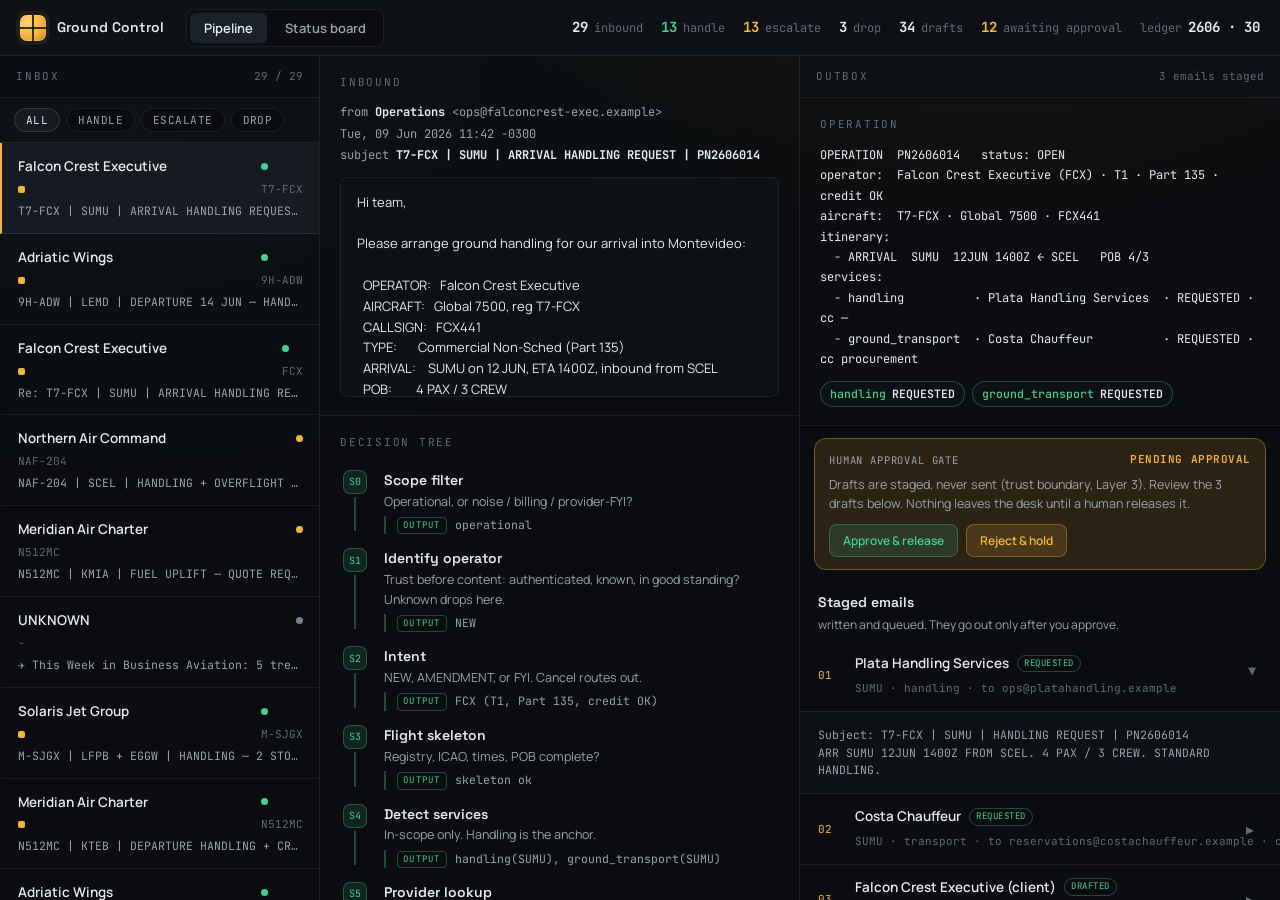
==== web/console.html @ feb05a80 "Ground Control — folder-based AI operator for an executive-aviation trip desk Reads one inbound ops " ====
<!doctype html>
<html lang="en">
<head>
  <meta charset="utf-8" />
  <meta name="viewport" content="width=device-width, initial-scale=1" />
  <title>Ground Control - operations console</title>
  <meta name="description" content="Watch all 27 inbound emails move through the decision spine: the email received, the decision tree it ran, the operation opened, every staged email, and the human approval gate that releases it." />
  <link rel="preconnect" href="https://fonts.googleapis.com" />
  <link rel="preconnect" href="https://fonts.gstatic.com" crossorigin />
  <link href="https://fonts.googleapis.com/css2?family=Space+Grotesk:wght@400;500;600;700&family=Manrope:wght@400;500;600;700;800&family=JetBrains+Mono:wght@400;500;600&display=swap" rel="stylesheet" />
  <link rel="stylesheet" href="assets/styles.css" />
</head>
<body class="console-page">
  <div class="cwrap">
    <!-- top ribbon -->
    <div class="cbar">
      <a class="brand" href="index.html" title="Back to the landing page">
        <span class="mk" aria-hidden="true"></span>
        <span class="nm">Ground Control</span>
      </a>
      <div class="seg" role="tablist">
        <button id="tab-pipeline" class="on" role="tab">Pipeline</button>
        <button id="tab-status" role="tab">Status board</button>
      </div>
      <div class="ribbon" id="ribbon"></div>
    </div>

    <!-- pipeline view -->
    <div class="pipe" id="view-pipeline">
      <!-- inbox -->
      <div class="pane inbox">
        <div class="pane-h">
          <span class="t">Inbox</span>
          <span class="ct" id="inbox-count"></span>
        </div>
        <div class="filters" id="filters">
          <button class="on" data-f="ALL">All</button>
          <button data-f="HANDLE">Handle</button>
          <button data-f="ESCALATE">Escalate</button>
          <button data-f="DROP">Drop</button>
        </div>
        <div id="inbox-list"></div>
      </div>

      <!-- center: pipeline + decision tree + operation -->
      <div class="pane center" id="center"></div>

      <!-- outbox: generated emails -->
      <div class="pane outbox" id="outbox"></div>
    </div>

    <!-- status view -->
    <div class="board" id="view-status" hidden></div>
  </div>

  <script src="data.js"></script>
  <script src="assets/console.js" defer></script>
</body>
</html>
---- web/assets/styles.css ----
/* ===========================================================================
   Ground Control - design system
   Dark mission-control console. One gold brand accent (doubles as the
   ESCALATE / attention state). Emerald = HANDLE, slate = DROP: genuine
   semantic status colors, not decoration. Radius lock: panels 12, controls 8,
   badges pill. Space Grotesk (display) / Manrope (ui) / JetBrains Mono (data).
   =========================================================================== */

:root {
  /* surfaces */
  --bg:        #0a0c0f;
  --bg-2:      #0d1014;
  --surface:   #11151b;
  --raised:    #161b22;
  --raised-2:  #1b2129;
  --line:      rgba(255,255,255,.075);
  --line-2:    rgba(255,255,255,.13);

  /* text */
  --fg:        #e8ebef;
  --muted:     #9aa3ae;
  --faint:     #636b76;

  /* brand accent (also = attention / ESCALATE) */
  --gold:      #f5b53d;
  --gold-ink:  #1c1402;          /* text on gold */
  --gold-dim:  rgba(245,181,61,.14);
  --gold-line: rgba(245,181,61,.34);

  /* semantic route states */
  --go:        #45cf90;          /* HANDLE */
  --go-dim:    rgba(69,207,144,.13);
  --go-line:   rgba(69,207,144,.32);
  --inert:     #79838f;          /* DROP  */
  --inert-dim: rgba(121,131,143,.13);

  /* radius lock */
  --r-panel: 14px;
  --r-card:  12px;
  --r-ctl:   8px;

  --maxw: 1240px;
  --ease: cubic-bezier(.16,1,.3,1);

  --font-display: "Space Grotesk", "Manrope", system-ui, sans-serif;
  --font-ui: "Manrope", system-ui, -apple-system, sans-serif;
  --font-mono: "JetBrains Mono", ui-monospace, "SF Mono", Menlo, monospace;
}

* { box-sizing: border-box; }

html { -webkit-text-size-adjust: 100%; scroll-behavior: smooth; }

body {
  margin: 0;
  background: var(--bg);
  color: var(--fg);
  font-family: var(--font-ui);
  font-size: 16px;
  line-height: 1.55;
  -webkit-font-smoothing: antialiased;
  text-rendering: optimizeLegibility;
}

@media (prefers-reduced-motion: reduce) {
  html { scroll-behavior: auto; }
}

/* atmospheric background: warm vignette + faint instrument grid. CSS only. */
body::before {
  content: "";
  position: fixed; inset: 0; z-index: -2;
  background:
    radial-gradient(900px 520px at 78% -8%, rgba(245,181,61,.07), transparent 60%),
    radial-gradient(1100px 700px at 8% 6%, rgba(69,207,144,.04), transparent 62%),
    var(--bg);
}
body::after {
  content: "";
  position: fixed; inset: 0; z-index: -1; pointer-events: none;
  background-image:
    linear-gradient(rgba(255,255,255,.018) 1px, transparent 1px),
    linear-gradient(90deg, rgba(255,255,255,.018) 1px, transparent 1px);
  background-size: 56px 56px;
  -webkit-mask-image: radial-gradient(1200px 800px at 50% 0%, #000 30%, transparent 78%);
          mask-image: radial-gradient(1200px 800px at 50% 0%, #000 30%, transparent 78%);
}

a { color: inherit; text-decoration: none; }

h1, h2, h3 { font-family: var(--font-display); font-weight: 600; letter-spacing: -.02em; margin: 0; }

.mono { font-family: var(--font-mono); }
.shell { max-width: var(--maxw); margin: 0 auto; padding: 0 28px; }

/* ---- eyebrow (rationed) ------------------------------------------------- */
.eyebrow {
  font-family: var(--font-mono);
  font-size: 11.5px;
  letter-spacing: .22em;
  text-transform: uppercase;
  color: var(--gold);
  margin: 0 0 18px;
}

/* ---- buttons ------------------------------------------------------------ */
.btn {
  display: inline-flex; align-items: center; gap: 9px;
  font-family: var(--font-ui); font-weight: 600; font-size: 14.5px;
  padding: 11px 18px; border-radius: var(--r-ctl);
  border: 1px solid transparent; cursor: pointer; white-space: nowrap;
  transition: transform .15s var(--ease), background .2s, border-color .2s;
}
.btn:active { transform: translateY(1px); }
.btn-primary { background: var(--gold); color: var(--gold-ink); }
.btn-primary:hover { background: #ffc658; }
.btn-ghost { background: transparent; color: var(--fg); border-color: var(--line-2); }
.btn-ghost:hover { border-color: var(--gold-line); color: #fff; }
.btn .arr { font-size: 17px; line-height: 1; transition: transform .15s var(--ease); }
.btn:hover .arr { transform: translateX(3px); }

/* ---- badges (pill, semantic) ------------------------------------------- */
.badge {
  display: inline-flex; align-items: center; gap: 6px;
  font-family: var(--font-mono); font-size: 11px; font-weight: 600;
  letter-spacing: .08em; text-transform: uppercase;
  padding: 3px 9px 3px 8px; border-radius: 999px;
  border: 1px solid var(--line-2); color: var(--muted);
}
.badge .dot { width: 6px; height: 6px; border-radius: 50%; background: currentColor; }
.badge.handle   { color: var(--go);    border-color: var(--go-line);   background: var(--go-dim); }
.badge.escalate { color: var(--gold);  border-color: var(--gold-line); background: var(--gold-dim); }
.badge.drop     { color: var(--inert); border-color: var(--line-2);    background: var(--inert-dim); }

/* status chips for service lifecycle */
.chip {
  display: inline-flex; align-items: center; gap: 6px;
  font-family: var(--font-mono); font-size: 11.5px; font-weight: 500;
  padding: 3px 9px; border-radius: 999px;
  border: 1px solid var(--line-2); color: var(--muted); background: var(--bg-2);
}
.chip b { color: var(--fg); font-weight: 600; }
.chip.REQUESTED { color: var(--go); border-color: var(--go-line); }
.chip.CONFIRMED { color: var(--go); border-color: var(--go-line); background: var(--go-dim); }
.chip.TBC, .chip.FLAGGED, .chip\.INBOUND-PENDING { color: var(--gold); border-color: var(--gold-line); }
.chip.NOT-CONTACTED, .chip.DROPPED { color: var(--inert); }

/* =========================================================================
   LANDING
   ========================================================================= */

/* nav */
.nav {
  position: sticky; top: 0; z-index: 40;
  height: 66px; display: flex; align-items: center;
  border-bottom: 1px solid var(--line);
  background: rgba(10,12,15,.72);
  backdrop-filter: blur(14px) saturate(140%);
  -webkit-backdrop-filter: blur(14px) saturate(140%);
}
.nav .shell { display: flex; align-items: center; gap: 26px; width: 100%; }
.brand { display: flex; align-items: center; gap: 11px; }
.brand .mk {
  width: 26px; height: 26px; border-radius: 7px; flex: none;
  background: radial-gradient(circle at 32% 30%, #ffd277, var(--gold) 55%, #c98718);
  box-shadow: inset 0 0 0 1px rgba(255,255,255,.22), 0 0 0 4px rgba(245,181,61,.08);
  position: relative;
}
.brand .mk::after {
  content: ""; position: absolute; inset: 0; border-radius: inherit;
  background:
    linear-gradient(transparent 46%, rgba(28,20,2,.85) 46%, rgba(28,20,2,.85) 54%, transparent 54%),
    linear-gradient(90deg, transparent 46%, rgba(28,20,2,.85) 46%, rgba(28,20,2,.85) 54%, transparent 54%);
}
.brand .nm { font-family: var(--font-display); font-weight: 600; letter-spacing: .01em; font-size: 15.5px; }
.brand .sub { font-family: var(--font-mono); font-size: 10.5px; color: var(--faint); letter-spacing: .12em; text-transform: uppercase; }
.nav .links { display: flex; gap: 22px; margin-left: auto; }
.nav .links a { font-size: 14px; color: var(--muted); transition: color .2s; }
.nav .links a:hover { color: var(--fg); }
.nav .cta { margin-left: 26px; }
@media (max-width: 860px) { .nav .links { display: none; } .nav .cta { margin-left: auto; } }

/* hero: asymmetric split */
.hero { padding: 78px 0 30px; }
.hero .shell { display: grid; grid-template-columns: 1.05fr .95fr; gap: 56px; align-items: center; }
.hero h1 {
  font-size: clamp(38px, 5.4vw, 66px); line-height: 1.07; font-weight: 600;
  letter-spacing: -.03em; margin: 0 0 22px; padding-bottom: .04em;
}
.hero h1 .em { color: var(--gold); font-style: italic; padding-right: .04em; } /* italic descender clearance */
.hero p.lede { font-size: 18.5px; color: var(--muted); max-width: 52ch; margin: 0 0 30px; }
.hero .actions { display: flex; gap: 13px; flex-wrap: wrap; }
@media (max-width: 940px) {
  .hero .shell { grid-template-columns: 1fr; gap: 38px; }
  .hero { padding: 52px 0 20px; }
}

/* hero artifact: a real rendered decision card (the product's actual output) */
.artifact {
  border: 1px solid var(--line-2); border-radius: var(--r-panel);
  background: linear-gradient(180deg, var(--raised), var(--surface));
  box-shadow: 0 30px 80px -30px rgba(0,0,0,.7), inset 0 1px 0 rgba(255,255,255,.04);
  overflow: hidden;
}
.artifact .top {
  display: flex; align-items: center; gap: 10px;
  padding: 11px 15px; border-bottom: 1px solid var(--line);
  background: var(--bg-2);
}
.artifact .top .lights { display: flex; gap: 6px; }
.artifact .top .lights i { width: 9px; height: 9px; border-radius: 50%; background: var(--line-2); }
.artifact .top .ttl { font-family: var(--font-mono); font-size: 11.5px; color: var(--faint); letter-spacing: .04em; }
.artifact .body { padding: 18px 18px 20px; }
.artifact .hdr { font-family: var(--font-mono); font-size: 12px; color: var(--muted); display: flex; flex-wrap: wrap; gap: 7px 14px; margin-bottom: 14px; }
.artifact .hdr b { color: var(--fg); }
.artifact .sum { font-size: 14.5px; color: var(--fg); margin: 0 0 16px; padding-bottom: 16px; border-bottom: 1px solid var(--line); }
.artifact .doing { display: grid; gap: 9px; }
.artifact .doing .row { display: flex; align-items: baseline; gap: 10px; font-size: 13px; }
.artifact .doing .row .leg { font-family: var(--font-mono); font-size: 11px; color: var(--gold); min-width: 46px; }
.artifact .doing .row .who { color: var(--fg); }
.artifact .doing .row .em { font-family: var(--font-mono); font-size: 11px; color: var(--faint); margin-left: auto; }

/* stat band */
.statband { border-top: 1px solid var(--line); border-bottom: 1px solid var(--line); margin-top: 40px; }
.statband .shell { display: grid; grid-template-columns: repeat(6, 1fr); }
.statband .s { padding: 24px 20px; border-left: 1px solid var(--line); }
.statband .s:first-child { border-left: none; }
.statband .s .n { font-family: var(--font-mono); font-size: 30px; font-weight: 600; letter-spacing: -.02em; color: var(--fg); }
.statband .s .n .u { font-size: 14px; color: var(--faint); }
.statband .s .l { font-size: 12.5px; color: var(--muted); margin-top: 3px; }
.statband .s.go .n { color: var(--go); }
.statband .s.at .n { color: var(--gold); }
@media (max-width: 900px) {
  .statband .shell { grid-template-columns: repeat(3, 1fr); }
  .statband .s:nth-child(4) { border-left: none; }
  .statband .s { border-top: 1px solid var(--line); }
}
@media (max-width: 560px) { .statband .shell { grid-template-columns: repeat(2,1fr); } }

/* sections */
section.band { padding: 96px 0; }
.sec-head { max-width: 64ch; margin-bottom: 46px; }
.sec-head h2 { font-size: clamp(28px, 3.6vw, 42px); line-height: 1.06; }
.sec-head p { color: var(--muted); font-size: 17px; margin: 16px 0 0; }

/* problem: teaching layout (two labelled scope groups) */
.problem .intro { font-size: 18px; color: var(--muted); max-width: 62ch; margin: 16px 0 0; }
.problem .stops { display: grid; grid-template-columns: 1fr 1fr; gap: 16px; margin: 34px 0; }
.problem .grp { border: 1px solid var(--line-2); border-radius: var(--r-card); padding: 22px 24px; background: var(--surface); }
.problem .grp .gl { margin-bottom: 16px; }
.problem .grp ul { list-style: none; margin: 0; padding: 0; display: grid; gap: 13px; }
.problem .grp li { font-size: 15px; font-weight: 600; }
.problem .grp li span { display: block; font-weight: 400; font-size: 13.5px; color: var(--muted); margin-top: 2px; }
.problem .pain { font-size: 16.5px; color: var(--muted); max-width: 70ch; margin: 0; }
.problem .pain b { color: var(--fg); font-weight: 600; }
@media (max-width: 760px) { .problem .stops { grid-template-columns: 1fr; } }

/* eval: explainer + live harness terminal */
.eval-grid { display: grid; grid-template-columns: .82fr 1.18fr; gap: 30px; align-items: start; }
.eval-checks .layer { padding: 16px 0; border-top: 1px solid var(--line); }
.eval-checks .layer:first-child { border-top: none; padding-top: 0; }
.eval-checks .layer .k { font-family: var(--font-mono); font-size: 13px; color: var(--gold); display: flex; align-items: baseline; gap: 9px; }
.eval-checks .layer .k .n { font-size: 11px; color: var(--faint); }
.eval-checks .layer .v { color: var(--muted); font-size: 13.5px; margin-top: 5px; line-height: 1.5; }
.eval-checks .guards { display: flex; flex-wrap: wrap; gap: 7px; margin-top: 20px; }
.terminal { border: 1px solid var(--line-2); border-radius: var(--r-panel); overflow: hidden; background: #0c0f13; box-shadow: 0 26px 60px -34px rgba(0,0,0,.75); }
.terminal .tbar { display: flex; align-items: center; gap: 10px; padding: 10px 14px; border-bottom: 1px solid var(--line); background: var(--bg-2); }
.terminal .tbar .lights { display: flex; gap: 6px; }
.terminal .tbar .lights i { width: 9px; height: 9px; border-radius: 50%; background: var(--line-2); }
.terminal .tbar .ttl { font-family: var(--font-mono); font-size: 11.5px; color: var(--faint); }
.terminal .tbar .pass { margin-left: auto; font-family: var(--font-mono); font-size: 11px; color: var(--go); border: 1px solid var(--go-line); background: var(--go-dim); border-radius: 999px; padding: 2px 10px; }
.terminal .tbody { font-family: var(--font-mono); font-size: 11.5px; line-height: 1.7; padding: 14px 16px; max-height: 330px; overflow: auto; }
.terminal .tbody .cmd { color: var(--fg); margin-bottom: 6px; }
.terminal .tbody .cmd .pr { color: var(--gold); }
.terminal .tbody .pl .ok { color: var(--go); }
.terminal .tbody .pl .id { color: var(--muted); }
.terminal .tbody .pl .soft { color: var(--faint); }
.terminal .tbody .sum { color: var(--go); margin-top: 9px; padding-top: 9px; border-top: 1px solid var(--line); }
@media (max-width: 820px) { .eval-grid { grid-template-columns: 1fr; } }

/* trust boundary: defense-in-depth, three layers as a divided list */
.trust .layers { display: grid; gap: 0; margin-top: 6px; }
.trust .ly { display: grid; grid-template-columns: 92px 1fr auto; gap: 28px; align-items: start; padding: 26px 0; border-top: 1px solid var(--line); }
.trust .ly:first-child { border-top: none; padding-top: 6px; }
.trust .lyk { font-family: var(--font-mono); font-size: 12px; letter-spacing: .12em; text-transform: uppercase; color: var(--gold); padding-top: 3px; }
.trust .lyt { color: var(--muted); font-size: 15px; line-height: 1.55; max-width: 62ch; }
.trust .lyt b { color: var(--fg); font-weight: 600; }
.trust .lyt .mono { font-family: var(--font-mono); font-size: 13px; color: var(--fg); }
.trust .lyr { justify-self: end; padding-top: 3px; }
.trust .trust-foot { margin-top: 24px; color: var(--muted); font-size: 15.5px; max-width: 74ch; }
.trust .trust-foot a { color: var(--gold); border-bottom: 1px solid var(--gold-line); }
.trust .trust-foot a:hover { border-bottom-color: var(--gold); }
@media (max-width: 760px) {
  .trust .ly { grid-template-columns: 1fr; gap: 9px; padding: 22px 0; }
  .trust .lyr { justify-self: start; }
}

/* method: editorial split (headline left, one-rule card right) */
.method .grid { display: grid; grid-template-columns: 1.15fr .85fr; gap: 54px; align-items: start; }
.method .lead { font-size: clamp(22px, 2.6vw, 30px); line-height: 1.32; font-family: var(--font-display); font-weight: 500; letter-spacing: -.01em; }
.method .lead .hl { color: var(--gold); }
.method .points { display: grid; gap: 20px; margin-top: 30px; }
.method .points .pt { display: grid; grid-template-columns: 38px 1fr; gap: 14px; }
.method .points .pt .k { font-family: var(--font-mono); color: var(--gold); font-size: 13px; padding-top: 2px; }
.method .points .pt .t b { color: var(--fg); }
.method .points .pt .t span { color: var(--muted); display: block; font-size: 14.5px; }
.onerule {
  border: 1px solid var(--gold-line); border-radius: var(--r-card);
  background: var(--gold-dim); padding: 26px 24px; position: sticky; top: 90px;
}
.onerule .k { font-family: var(--font-mono); font-size: 11px; letter-spacing: .2em; text-transform: uppercase; color: var(--gold); }
.onerule .r { font-family: var(--font-display); font-size: 21px; line-height: 1.32; margin: 14px 0 0; }
.onerule .r b { color: var(--gold); }
@media (max-width: 900px) { .method .grid { grid-template-columns: 1fr; gap: 32px; } .onerule { position: static; } }

/* spine flow */
.spine-flow { display: grid; gap: 0; border: 1px solid var(--line); border-radius: var(--r-panel); overflow: hidden; background: var(--surface); }
.spine-step {
  display: grid; grid-template-columns: 92px 1fr auto; gap: 20px; align-items: center;
  padding: 20px 24px; border-top: 1px solid var(--line); position: relative;
  opacity: 0; transform: translateY(14px); transition: opacity .6s var(--ease), transform .6s var(--ease);
}
.spine-step:first-child { border-top: none; }
.in .spine-step { opacity: 1; transform: none; }
.spine-step .sid { font-family: var(--font-mono); font-size: 13px; color: var(--gold); display: flex; align-items: center; gap: 10px; }
.spine-step .sid .num { width: 30px; height: 30px; border-radius: 8px; display: grid; place-items: center; border: 1px solid var(--gold-line); background: var(--gold-dim); font-size: 12px; }
.spine-step .ttl { font-family: var(--font-display); font-weight: 600; font-size: 17px; }
.spine-step .job { color: var(--muted); font-size: 14px; }
.spine-step .branch { font-family: var(--font-mono); font-size: 11px; color: var(--faint); text-align: right; }
.spine-step .branch b { color: var(--gold); }
@media (max-width: 760px) {
  .spine-step { grid-template-columns: 64px 1fr; row-gap: 4px; }
  .spine-step .branch { grid-column: 1 / -1; text-align: left; }
}
.spine-out { display: grid; grid-template-columns: repeat(3,1fr); gap: 14px; margin-top: 16px; }
.spine-out .o { border: 1px solid var(--line-2); border-radius: var(--r-card); padding: 16px 18px; }
.spine-out .o .h { display: flex; align-items: center; gap: 9px; margin-bottom: 9px; }
.spine-out .o p { color: var(--muted); font-size: 13.5px; margin: 0; }
@media (max-width: 760px) { .spine-out { grid-template-columns: 1fr; } }

/* routes bento (asymmetric) */
.routes-bento { display: grid; grid-template-columns: 1.5fr 1fr; grid-auto-rows: 1fr; gap: 16px; }
.rtile {
  border: 1px solid var(--line-2); border-radius: var(--r-card); padding: 26px 24px;
  background: var(--surface); display: flex; flex-direction: column; min-height: 200px;
  opacity: 0; transform: translateY(16px); transition: opacity .55s var(--ease), transform .55s var(--ease);
}
.in .rtile { opacity: 1; transform: none; }
.rtile.big { grid-row: span 2; background: linear-gradient(180deg, var(--raised), var(--surface)); }
.rtile .rt-top { display: flex; align-items: center; justify-content: space-between; margin-bottom: 14px; }
.rtile h3 { font-size: 22px; }
.rtile p { color: var(--muted); font-size: 14.5px; margin: 0 0 16px; }
.rtile .produces { margin-top: auto; display: grid; gap: 8px; }
.rtile .produces .pr { display: flex; gap: 10px; align-items: baseline; font-size: 13.5px; }
.rtile .produces .pr .mono { color: var(--gold); font-size: 11.5px; min-width: 78px; }
.rtile .ex { font-family: var(--font-mono); font-size: 11.5px; color: var(--faint); margin-top: 16px; padding-top: 14px; border-top: 1px solid var(--line); }
@media (max-width: 820px) { .routes-bento { grid-template-columns: 1fr; } .rtile.big { grid-row: auto; } }

/* cta band */
.ctaband { padding: 90px 0; border-top: 1px solid var(--line); }
.ctaband .box {
  border: 1px solid var(--gold-line); border-radius: var(--r-panel);
  background: radial-gradient(700px 300px at 80% 0%, rgba(245,181,61,.1), transparent 60%), var(--surface);
  padding: 54px 48px; display: grid; grid-template-columns: 1.4fr auto; gap: 30px; align-items: center;
}
.ctaband h2 { font-size: clamp(26px, 3.2vw, 38px); line-height: 1.08; }
.ctaband p { color: var(--muted); margin: 14px 0 0; font-size: 16.5px; max-width: 52ch; }
@media (max-width: 760px) { .ctaband .box { grid-template-columns: 1fr; padding: 34px 26px; } }

/* footer */
footer.foot { border-top: 1px solid var(--line); padding: 40px 0 60px; color: var(--faint); }
footer.foot .shell { display: flex; flex-wrap: wrap; gap: 18px 30px; align-items: center; justify-content: space-between; }
footer.foot .l { font-size: 13px; }
footer.foot .l b { color: var(--muted); font-weight: 600; }
footer.foot .meta { font-family: var(--font-mono); font-size: 11.5px; }

/* reveal base */
.reveal { opacity: 0; transform: translateY(18px); transition: opacity .6s var(--ease), transform .6s var(--ease); }
.reveal.in { opacity: 1; transform: none; }
@media (prefers-reduced-motion: reduce) {
  .reveal, .spine-step, .rtile { opacity: 1 !important; transform: none !important; transition: none !important; }
}

/* =========================================================================
   CONSOLE
   ========================================================================= */
body.console-page { overflow: hidden; height: 100dvh; }
.console-page::after { display: none; }

.cwrap { display: flex; flex-direction: column; height: 100dvh; }

/* top ribbon */
.cbar { height: 56px; flex: none; display: flex; align-items: center; gap: 22px; padding: 0 20px; border-bottom: 1px solid var(--line); background: var(--bg-2); }
.cbar .brand .nm { font-size: 14px; }
.cbar .seg { display: flex; gap: 4px; background: var(--bg); border: 1px solid var(--line); border-radius: var(--r-ctl); padding: 3px; }
.cbar .seg button { font-family: var(--font-ui); font-size: 13px; font-weight: 600; color: var(--muted); background: transparent; border: 0; padding: 6px 14px; border-radius: 6px; cursor: pointer; transition: .2s; }
.cbar .seg button.on { background: var(--raised-2); color: var(--fg); }
.cbar .ribbon { margin-left: auto; display: flex; gap: 18px; align-items: center; font-family: var(--font-mono); font-size: 12px; }
.cbar .ribbon .m { display: flex; align-items: baseline; gap: 6px; color: var(--faint); }
.cbar .ribbon .m b { font-size: 14px; color: var(--fg); }
.cbar .ribbon .m.go b { color: var(--go); }
.cbar .ribbon .m.at b { color: var(--gold); }
.cbar .home { color: var(--faint); font-size: 12.5px; }
.cbar .home:hover { color: var(--fg); }
@media (max-width: 720px) { .cbar .ribbon .m:nth-child(n+3) { display: none; } }

/* pipeline 3-pane */
.pipe { flex: 1; display: grid; grid-template-columns: 320px 1fr 1fr; min-height: 0; }
.pane { min-height: 0; overflow-y: auto; }
.pane.inbox { border-right: 1px solid var(--line); }
.pane.center { border-right: 1px solid var(--line); }
.pane-h { position: sticky; top: 0; z-index: 5; background: rgba(13,16,20,.92); backdrop-filter: blur(8px); border-bottom: 1px solid var(--line); padding: 12px 16px; display: flex; align-items: center; gap: 10px; }
.pane-h .t { font-family: var(--font-mono); font-size: 11px; letter-spacing: .16em; text-transform: uppercase; color: var(--faint); }
.pane-h .ct { margin-left: auto; font-family: var(--font-mono); font-size: 11px; color: var(--faint); }

/* inbox filters + list */
.filters { display: flex; gap: 6px; padding: 10px 14px; flex-wrap: wrap; border-bottom: 1px solid var(--line); }
.filters button { font-family: var(--font-mono); font-size: 11px; letter-spacing: .04em; text-transform: uppercase; color: var(--muted); background: var(--bg); border: 1px solid var(--line); border-radius: 999px; padding: 4px 11px; cursor: pointer; transition: .15s; }
.filters button.on { color: var(--fg); border-color: var(--line-2); background: var(--raised); }
.filters button.on[data-f="HANDLE"] { color: var(--go); border-color: var(--go-line); }
.filters button.on[data-f="ESCALATE"] { color: var(--gold); border-color: var(--gold-line); }

.mailrow { display: grid; grid-template-columns: 1fr auto; gap: 4px 10px; padding: 13px 16px; border-bottom: 1px solid var(--line); cursor: pointer; transition: background .15s; border-left: 2px solid transparent; }
.mailrow:hover { background: var(--bg-2); }
.mailrow.sel { background: var(--raised); border-left-color: var(--gold); }
.mailrow .op { font-weight: 600; font-size: 13.5px; }
.mailrow .subj { grid-column: 1 / -1; font-family: var(--font-mono); font-size: 11.5px; color: var(--muted); white-space: nowrap; overflow: hidden; text-overflow: ellipsis; }
.mailrow .reg { font-family: var(--font-mono); font-size: 11px; color: var(--faint); }
.mailrow .rdot { width: 7px; height: 7px; border-radius: 50%; align-self: center; }
.rdot.HANDLE { background: var(--go); } .rdot.ESCALATE { background: var(--gold); } .rdot.DROP { background: var(--inert); }

/* center: inbound + decision tree + operation */
.block { padding: 18px 20px; border-bottom: 1px solid var(--line); }
.block .bh { font-family: var(--font-mono); font-size: 11px; letter-spacing: .16em; text-transform: uppercase; color: var(--faint); margin-bottom: 12px; display: flex; align-items: center; gap: 8px; }
.mailhead { display: grid; gap: 3px; font-family: var(--font-mono); font-size: 12px; color: var(--muted); margin-bottom: 12px; }
.mailhead b { color: var(--fg); }
.mailbody { white-space: pre-wrap; font-size: 13px; line-height: 1.6; color: var(--fg); background: var(--bg-2); border: 1px solid var(--line); border-radius: var(--r-ctl); padding: 14px 16px; max-height: 220px; overflow: auto; }

/* decision tree */
.dtree { display: grid; gap: 0; }
.dnode { display: grid; grid-template-columns: 30px 1fr; gap: 14px; padding: 7px 0; position: relative; }
.dnode .rail { display: flex; flex-direction: column; align-items: center; }
.dnode .rail .mk { width: 24px; height: 24px; border-radius: 7px; display: grid; place-items: center; font-family: var(--font-mono); font-size: 10px; border: 1px solid var(--line-2); background: var(--bg-2); color: var(--faint); flex: none; z-index: 2; }
.dnode .rail .ln { width: 2px; flex: 1; background: var(--line); margin: 3px 0; }
.dnode:last-child .rail .ln { display: none; }
.dnode .c .st { font-family: var(--font-display); font-weight: 600; font-size: 14px; }
.dnode .c .jb { color: var(--muted); font-size: 12.5px; }
.dnode.pass .rail .mk { border-color: var(--go-line); color: var(--go); background: var(--go-dim); }
.dnode.pass .rail .ln { background: var(--go-line); }
.dnode.stop .rail .mk { border-color: var(--gold-line); color: var(--gold-ink); background: var(--gold); }
.dnode.stop .c .st { color: var(--gold); }
.dnode .c .out { font-family: var(--font-mono); font-size: 11.5px; color: var(--muted); margin-top: 5px; padding-left: 11px; border-left: 2px solid var(--line-2); line-height: 1.5; }
.dnode .c .out .lbl {
  display: inline-block; font-size: 9px; letter-spacing: .14em; text-transform: uppercase;
  color: var(--faint); border: 1px solid var(--line-2); border-radius: 4px;
  padding: 1px 5px; margin-right: 8px; vertical-align: 1px;
}
.dnode.pass .c .out { border-left-color: var(--go-line); }
.dnode.pass .c .out .lbl { color: var(--go); border-color: var(--go-line); }
.dnode.stop .c .out { border-left-color: var(--gold-line); color: var(--gold); }
.dnode.stop .c .out .lbl { color: var(--gold); border-color: var(--gold-line); }
.dnode.stop .reason { font-family: var(--font-mono); font-size: 11px; color: var(--faint); margin-top: 6px; }

/* flags-for-a-human block */
.tflags { display: grid; gap: 8px; }
.tflags .f { display: grid; grid-template-columns: 16px 1fr; gap: 9px; font-size: 13px; color: var(--muted); align-items: start; }
.tflags .f .b { font-family: var(--font-mono); color: var(--gold); font-weight: 600; text-align: center; }
.dnode.skip { opacity: .42; }
.dnode.stop .rail .mk { animation: pulse 2.4s var(--ease) infinite; }
@keyframes pulse { 0%,100% { box-shadow: 0 0 0 0 rgba(245,181,61,.4); } 50% { box-shadow: 0 0 0 6px rgba(245,181,61,0); } }
@media (prefers-reduced-motion: reduce) { .dnode.stop .rail .mk { animation: none; } }

.outcome { margin-top: 14px; border: 1px solid var(--line-2); border-radius: var(--r-card); padding: 14px 16px; background: var(--bg-2); }
.outcome .oh { display: flex; align-items: center; gap: 10px; margin-bottom: 8px; }
.outcome .od { font-size: 13px; color: var(--muted); }

/* operation / trip record */
.trip { font-family: var(--font-mono); font-size: 12px; line-height: 1.7; white-space: pre-wrap; color: var(--fg); }
.svc-chips { display: flex; flex-wrap: wrap; gap: 7px; margin-top: 12px; }

/* right: outbox */
.pane.outbox .empty { padding: 40px 24px; color: var(--faint); font-size: 13.5px; text-align: center; }
.manifest { display: grid; gap: 8px; padding: 16px 18px; border-bottom: 1px solid var(--line); }
.manifest .m { display: grid; grid-template-columns: 50px 1fr auto; gap: 12px; align-items: baseline; font-size: 13px; padding: 6px 0; border-bottom: 1px solid var(--line); }
.manifest .m:last-child { border-bottom: none; }
.manifest .m .leg { font-family: var(--font-mono); font-size: 11px; color: var(--gold); }
.manifest .m .who b { color: var(--fg); } .manifest .m .who span { color: var(--muted); }
.manifest .m .to { font-family: var(--font-mono); font-size: 10.5px; color: var(--faint); }

.draft { border-bottom: 1px solid var(--line); }
.draft summary { list-style: none; cursor: pointer; padding: 13px 18px; display: flex; align-items: center; gap: 10px; font-size: 13px; }
.draft summary::-webkit-details-marker { display: none; }
.draft summary .ix { font-family: var(--font-mono); font-size: 11px; color: var(--gold); }
.draft summary .lb { font-weight: 600; }
.draft summary .to { margin-left: auto; font-family: var(--font-mono); font-size: 10.5px; color: var(--faint); }
.draft summary .car { color: var(--faint); transition: transform .2s; }
.draft[open] summary .car { transform: rotate(90deg); }
.draft .dbody { white-space: pre-wrap; font-family: var(--font-mono); font-size: 11.5px; line-height: 1.55; color: var(--muted); background: var(--bg-2); border-top: 1px solid var(--line); padding: 14px 18px; max-height: 360px; overflow: auto; }

/* staged emails: one ordered list (recipient + address + status + body) */
.staged-h { padding: 18px 18px 6px; display: flex; flex-direction: column; gap: 3px; }
.staged-h { font-family: var(--font-display); font-weight: 600; font-size: 14px; color: var(--fg); }
.staged-h span { font-family: var(--font-ui); font-weight: 400; font-size: 12px; color: var(--muted); }
.semail { border-bottom: 1px solid var(--line); }
.semail summary { list-style: none; cursor: pointer; display: grid; grid-template-columns: 26px 1fr 16px; gap: 11px; align-items: center; padding: 12px 18px; }
.semail summary::-webkit-details-marker { display: none; }
.semail:hover summary { background: var(--bg-2); }
.semail .n { font-family: var(--font-mono); font-size: 11px; color: var(--gold); }
.semail .meta { min-width: 0; }
.semail .r1 { display: flex; align-items: center; gap: 8px; }
.semail .r1 b { font-size: 13.5px; font-weight: 600; }
.semail .stat { font-family: var(--font-mono); font-size: 9px; letter-spacing: .06em; padding: 1px 6px; border-radius: 999px; border: 1px solid var(--line-2); color: var(--muted); }
.semail .stat.REQUESTED, .semail .stat.DRAFTED, .semail .stat.CONFIRMED { color: var(--go); border-color: var(--go-line); }
.semail .stat.TBC { color: var(--gold); border-color: var(--gold-line); }
.semail .r2 { font-family: var(--font-mono); font-size: 11px; color: var(--faint); margin-top: 3px; white-space: nowrap; overflow: hidden; text-overflow: ellipsis; }
.semail .r2 i { color: var(--gold); font-style: normal; }
.semail .car { color: var(--faint); transition: transform .2s; }
.semail[open] .car { transform: rotate(90deg); }
.semail .dbody { white-space: pre-wrap; font-family: var(--font-mono); font-size: 11.5px; line-height: 1.55; color: var(--muted); background: var(--bg-2); border-top: 1px solid var(--line); padding: 14px 18px; max-height: 340px; overflow: auto; }
.notemail { padding: 14px 18px 18px; }
.notemail .nh { font-family: var(--font-mono); font-size: 10px; letter-spacing: .14em; text-transform: uppercase; color: var(--faint); display: block; margin-bottom: 9px; }
.notemail .nm { font-family: var(--font-mono); font-size: 11.5px; color: var(--muted); padding: 3px 0; }

.escflag { white-space: pre-wrap; font-family: var(--font-mono); font-size: 11.5px; line-height: 1.55; color: var(--gold); background: var(--gold-dim); border: 1px solid var(--gold-line); border-radius: var(--r-card); padding: 16px 18px; margin: 16px 18px; }
.routeto { margin: 0 18px 18px; font-size: 13px; color: var(--muted); }
.routeto b { font-family: var(--font-mono); color: var(--gold); }

/* status board */
.board { flex: 1; overflow-y: auto; }
.board-grid { display: grid; grid-template-columns: 1.4fr 1fr; gap: 0; }
.board-grid > div { padding: 24px 26px; }
.board-grid .left { border-right: 1px solid var(--line); }
.board h3 { font-size: 17px; margin-bottom: 16px; }
.board .sub { font-family: var(--font-mono); font-size: 11px; letter-spacing: .16em; text-transform: uppercase; color: var(--faint); margin: 28px 0 14px; }
.board .sub:first-child { margin-top: 0; }

.optable { width: 100%; border-collapse: collapse; font-size: 13px; }
.optable th { text-align: left; font-family: var(--font-mono); font-size: 10.5px; letter-spacing: .08em; text-transform: uppercase; color: var(--faint); font-weight: 500; padding: 8px 10px; border-bottom: 1px solid var(--line-2); }
.optable td { padding: 9px 10px; border-bottom: 1px solid var(--line); vertical-align: top; }
.optable td.ref { font-family: var(--font-mono); color: var(--gold); font-size: 12px; }
.optable td.op b { font-weight: 600; }
.optable tr:hover td { background: var(--bg-2); }

.reasonbars { display: grid; gap: 9px; }
.reasonbars .rb { display: grid; grid-template-columns: 1fr auto; gap: 8px 12px; align-items: center; }
.reasonbars .rb .nm { font-family: var(--font-mono); font-size: 11.5px; color: var(--muted); }
.reasonbars .rb .ct { font-family: var(--font-mono); font-size: 12px; color: var(--gold); }
.reasonbars .rb .bar { grid-column: 1 / -1; height: 6px; border-radius: 3px; background: var(--bg-2); overflow: hidden; }
.reasonbars .rb .bar i { display: block; height: 100%; background: var(--gold); border-radius: 3px; }

.logfeed { display: grid; gap: 0; }
.logentry { padding: 13px 0; border-bottom: 1px solid var(--line); }
.logentry .lh { display: flex; align-items: baseline; gap: 10px; flex-wrap: wrap; }
.logentry .lh .ref { font-family: var(--font-mono); font-size: 12px; color: var(--gold); }
.logentry .lh .op { font-weight: 600; font-size: 13px; }
.logentry .lh .dt { font-family: var(--font-mono); font-size: 11px; color: var(--faint); margin-left: auto; }
.logentry .sp { font-family: var(--font-mono); font-size: 11px; color: var(--muted); margin-top: 6px; line-height: 1.6; }
.logentry .fl { font-size: 12px; color: var(--faint); margin-top: 5px; }

.miniband { display: grid; grid-template-columns: repeat(4,1fr); gap: 0; border: 1px solid var(--line); border-radius: var(--r-card); overflow: hidden; margin-bottom: 6px; }
.miniband .m { padding: 16px 16px; border-left: 1px solid var(--line); }
.miniband .m:first-child { border-left: none; }
.miniband .m .n { font-family: var(--font-mono); font-size: 24px; font-weight: 600; }
.miniband .m .l { font-size: 12px; color: var(--muted); margin-top: 2px; }
.miniband .m.go .n { color: var(--go); } .miniband .m.at .n { color: var(--gold); }

@media (max-width: 1040px) {
  .pipe { grid-template-columns: 280px 1fr; }
  .pane.outbox { display: none; }
}
@media (max-width: 720px) {
  body.console-page { overflow: auto; height: auto; }
  .cwrap { height: auto; }
  .pipe { grid-template-columns: 1fr; }
  .pane.inbox { max-height: 40vh; }
  .board-grid { grid-template-columns: 1fr; }
  .board-grid .left { border-right: none; border-bottom: 1px solid var(--line); }
}

/* ===========================================================================
   Human approval gate (trust boundary, Layer 3) — drafts are staged, never
   sent. Pending = gold (attention), released = emerald, held = slate.
   =========================================================================== */
.approval {
  border: 1px solid var(--line-2);
  border-radius: var(--r-card);
  padding: 12px 14px;
  margin: 12px 14px 4px;
}
.approval.pending  { border-color: var(--gold-line); background: var(--gold-dim); }
.approval.approved { border-color: var(--go-line);   background: var(--go-dim); }
.approval.rejected { border-color: var(--line-2);    background: var(--inert-dim); }
.approval .ah { display: flex; align-items: center; justify-content: space-between; gap: 10px; }
.approval .al {
  font-family: "JetBrains Mono", monospace;
  font-size: 10.5px; letter-spacing: .08em; text-transform: uppercase;
  color: var(--muted);
}
.approval .as {
  font-family: "JetBrains Mono", monospace;
  font-size: 11px; font-weight: 600; letter-spacing: .05em;
}
.approval.pending  .as { color: var(--gold); }
.approval.approved .as { color: var(--go); }
.approval.rejected .as { color: var(--inert); }
.approval .ad { font-size: 12.5px; color: var(--muted); margin: 8px 0 10px; line-height: 1.5; }
.approval .ab { display: flex; gap: 8px; flex-wrap: wrap; }
.appr-btn {
  font: 600 12px Manrope, system-ui, sans-serif;
  padding: 7px 13px; border-radius: var(--r-ctl); cursor: pointer;
  border: 1px solid var(--line-2); background: var(--raised); color: var(--fg);
  transition: filter .12s ease;
}
.appr-btn:hover { filter: brightness(1.2); }
.appr-btn.ok { border-color: var(--go-line);   background: var(--go-dim);   color: var(--go); }
.appr-btn.no { border-color: var(--gold-line); background: var(--gold-dim); color: var(--gold); }
.appr-btn.rs { color: var(--muted); }

/* inbox: per-mail approval chip next to the route dot */
.mailrow .apch { width: 7px; height: 7px; border-radius: 2px; align-self: center; }
.apch.pending  { background: var(--gold); }
.apch.approved { background: var(--go); }
.apch.rejected { background: var(--inert); }

/* approvable cases show the Operation in the Outbox (above the Approve bar);
   this center-pane copy only appears when the outbox pane is collapsed */
.op-fallback { display: none; }
@media (max-width: 1040px) { .op-fallback { display: block; } }
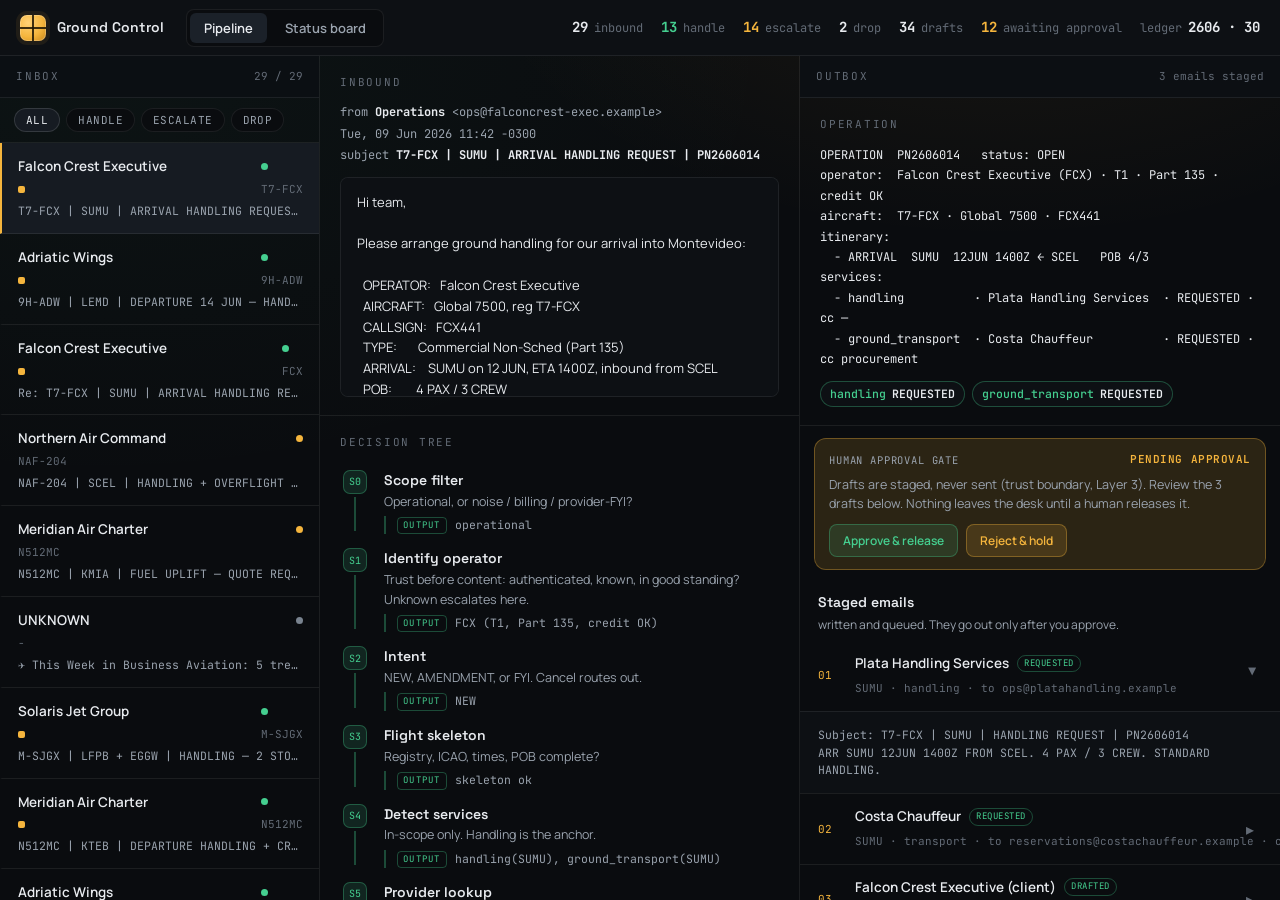
==== commit c5e239ea: "Settle UNKNOWN_OPERATOR=ESCALATE + S1/S2 gate order; fix stale counts ICM audit found two half-propa" ====
--- a/web/console.html
+++ b/web/console.html
@@ -4,7 +4,7 @@
   <meta charset="utf-8" />
   <meta name="viewport" content="width=device-width, initial-scale=1" />
   <title>Ground Control - operations console</title>
-  <meta name="description" content="Watch all 27 inbound emails move through the decision spine: the email received, the decision tree it ran, the operation opened, every staged email, and the human approval gate that releases it." />
+  <meta name="description" content="Watch all 29 inbound emails move through the decision spine: the email received, the decision tree it ran, the operation opened, every staged email, and the human approval gate that releases it." />
   <link rel="preconnect" href="https://fonts.googleapis.com" />
   <link rel="preconnect" href="https://fonts.gstatic.com" crossorigin />
   <link href="https://fonts.googleapis.com/css2?family=Space+Grotesk:wght@400;500;600;700&family=Manrope:wght@400;500;600;700;800&family=JetBrains+Mono:wght@400;500;600&display=swap" rel="stylesheet" />
